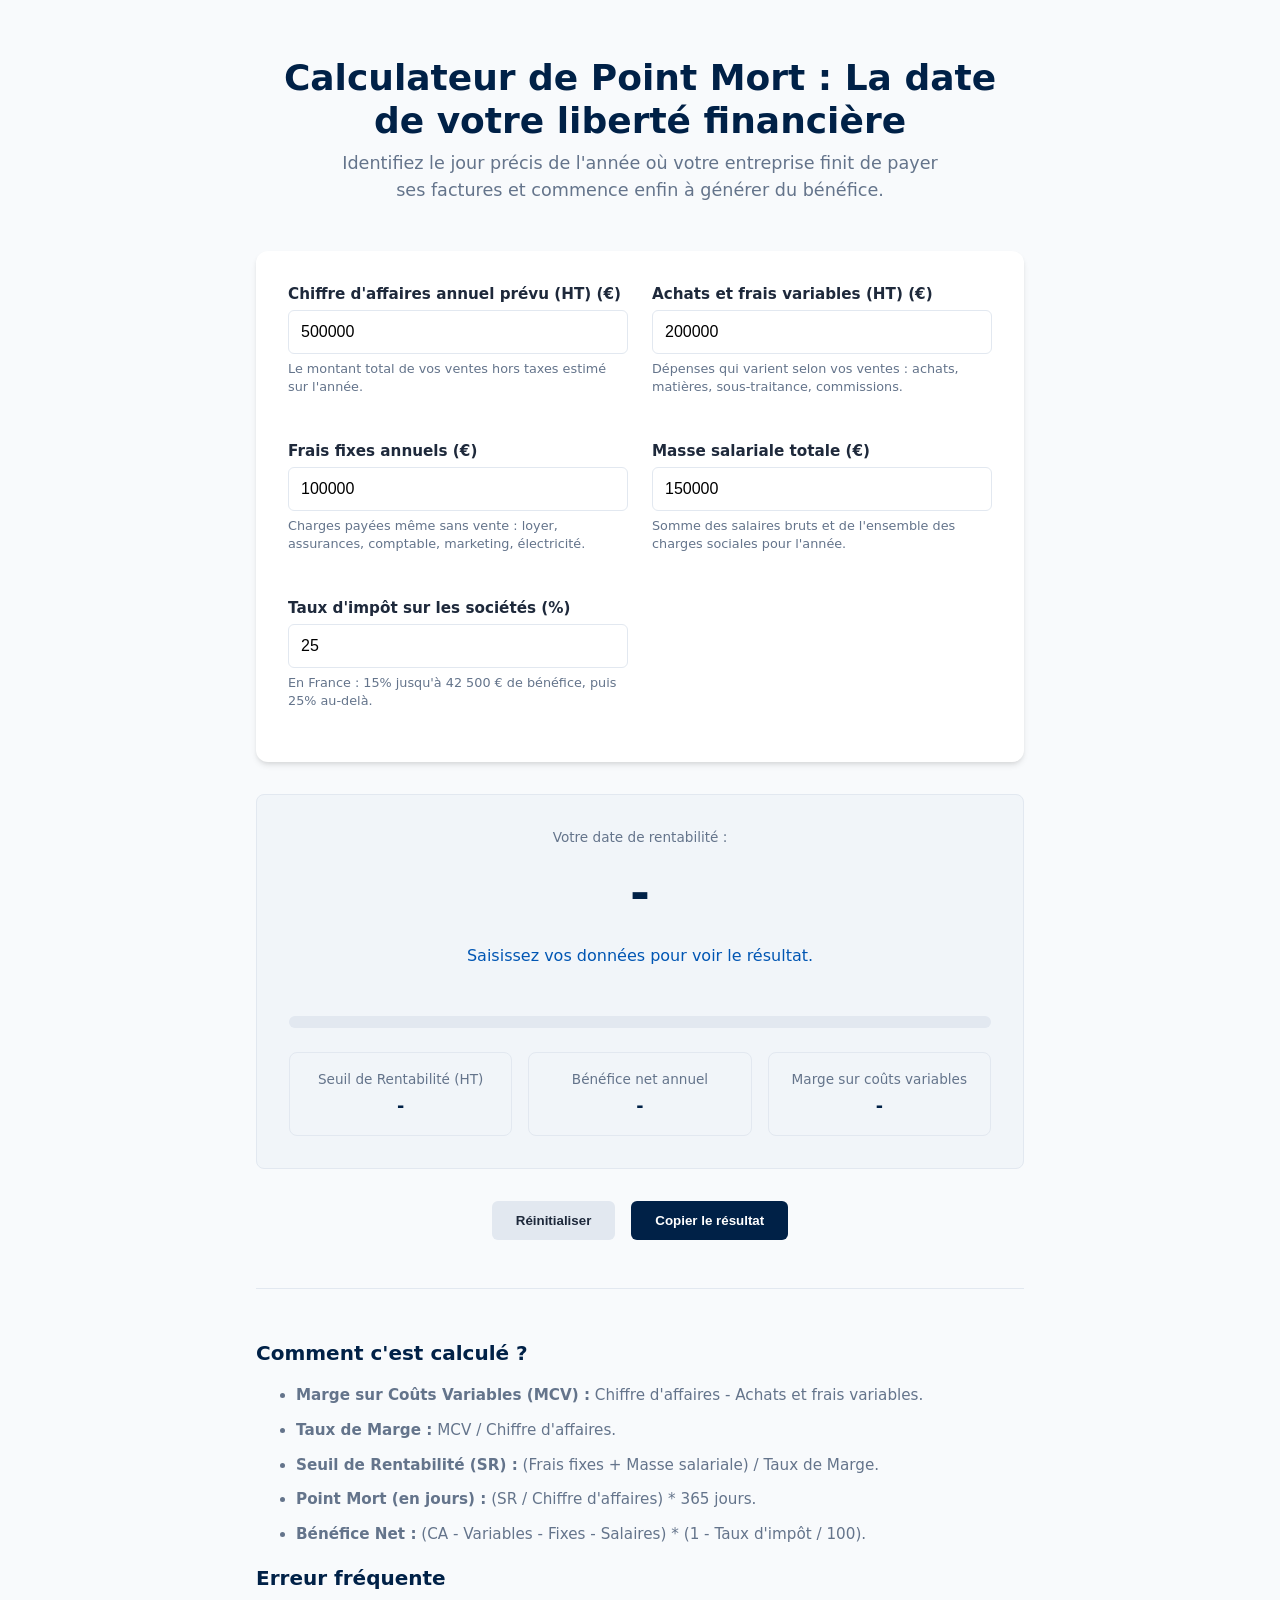
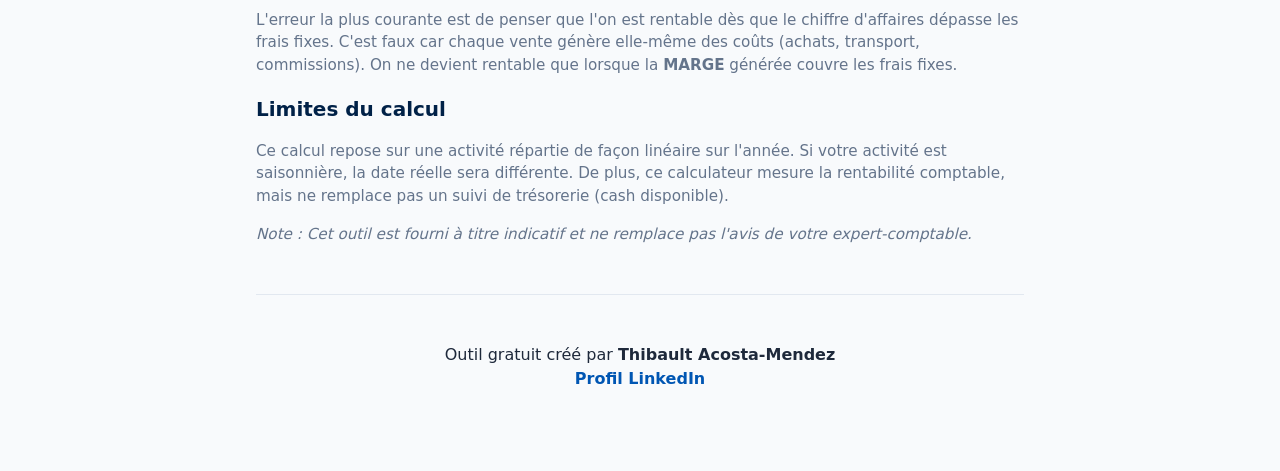
==== 20261018-date-rentabilite-pme/index.html @ a4df2c73 "Ajout : Calculateur de Point Mort : La date de votre liberté financière" ====
<!DOCTYPE html>
<html lang="fr">
<head>
    <meta charset="UTF-8">
    <meta name="viewport" content="width=device-width, initial-scale=1.0">
    <title>Calculateur de Point Mort : La date de votre liberté financière</title>
    <meta name="description" content="Identifiez le jour précis de l'année où votre entreprise finit de payer ses factures et commence enfin à générer du bénéfice.">
    <meta property="og:title" content="Calculateur de Point Mort : La date de votre liberté financière">
    <meta property="og:description" content="Outil gratuit pour dirigeants de PME : calculez votre seuil de rentabilité et votre date de profit.">
    <meta property="og:type" content="website">
    <style>
        :root {
            --primary: #002147;
            --accent: #0056b3;
            --bg: #f8fafc;
            --card: #ffffff;
            --text: #1e293b;
            --text-light: #64748b;
            --border: #e2e8f0;
            --success: #10b981;
        }

        * { box-sizing: border-box; -webkit-font-smoothing: antialiased; }
        body { 
            font-family: system-ui, -apple-system, BlinkMacSystemFont, "Segoe UI", Roboto, sans-serif; 
            line-height: 1.5; 
            color: var(--text); 
            background-color: var(--bg); 
            margin: 0; 
            padding: 0;
        }

        .container { max-width: 800px; margin: 0 auto; padding: 2rem 1rem; }

        header { text-align: center; margin-bottom: 3rem; }
        h1 { color: var(--primary); font-size: 2.25rem; margin-bottom: 0.5rem; line-height: 1.2; }
        .promise { font-size: 1.1rem; color: var(--text-light); max-width: 600px; margin: 0 auto; }

        .card { 
            background: var(--card); 
            border-radius: 12px; 
            padding: 2rem; 
            box-shadow: 0 4px 6px -1px rgba(0, 0, 0, 0.1), 0 2px 4px -1px rgba(0, 0, 0, 0.06);
            margin-bottom: 2rem;
        }

        .grid { display: grid; grid-template-columns: 1fr 1fr; gap: 1.5rem; }
        @media (max-width: 640px) { .grid { grid-template-columns: 1fr; } }

        .form-group { margin-bottom: 1.25rem; }
        label { display: block; font-weight: 600; margin-bottom: 0.25rem; font-size: 0.95rem; }
        .input-wrapper { position: relative; }
        input { 
            width: 100%; 
            padding: 0.75rem; 
            border: 1px solid var(--border); 
            border-radius: 6px; 
            font-size: 1rem; 
            transition: border-color 0.2s;
            background: #fff;
        }
        input:focus { outline: none; border-color: var(--accent); ring: 2px solid var(--accent); }
        .help-text { font-size: 0.8rem; color: var(--text-light); margin-top: 0.4rem; display: block; line-height: 1.4; }

        .results-main { text-align: center; padding: 2rem; background: #f1f5f9; border-radius: 8px; margin-bottom: 2rem; border: 1px solid var(--border); }
        .date-display { font-size: 3rem; font-weight: 800; color: var(--primary); margin: 0.5rem 0; }
        .interpretation { font-weight: 500; color: var(--accent); min-height: 3rem; }

        .progress-container { background: #e2e8f0; height: 12px; border-radius: 6px; margin: 1.5rem 0; overflow: hidden; }
        #progress-bar { height: 100%; background: var(--primary); width: 0%; transition: width 0.5s ease-out; }

        .stats-grid { display: grid; grid-template-columns: repeat(auto-fit, minmax(200px, 1fr)); gap: 1rem; margin-top: 1rem; }
        .stat-card { padding: 1rem; border: 1px solid var(--border); border-radius: 8px; text-align: center; }
        .stat-label { font-size: 0.85rem; color: var(--text-light); display: block; margin-bottom: 0.25rem; }
        .stat-value { font-size: 1.1rem; font-weight: 700; color: var(--primary); }

        .actions { display: flex; gap: 1rem; justify-content: center; margin-bottom: 2rem; }
        button { 
            padding: 0.75rem 1.5rem; 
            border-radius: 6px; 
            font-weight: 600; 
            cursor: pointer; 
            transition: all 0.2s;
            border: none;
        }
        .btn-reset { background: #e2e8f0; color: var(--text); }
        .btn-reset:hover { background: #cbd5e1; }
        .btn-copy { background: var(--primary); color: white; }
        .btn-copy:hover { background: #001a38; }

        .info-section { margin-top: 3rem; border-top: 1px solid var(--border); padding-top: 2rem; }
        .info-section h2 { font-size: 1.25rem; color: var(--primary); margin-bottom: 1rem; }
        .info-section p, .info-section li { font-size: 0.95rem; color: var(--text-light); margin-bottom: 0.75rem; }
        .error-box { background: #fef2f2; border: 1px solid #fee2e2; color: #991b1b; padding: 1rem; border-radius: 6px; margin-bottom: 1rem; display: none; }

        footer { text-align: center; padding: 3rem 0; border-top: 1px solid var(--border); margin-top: 3rem; }
        footer a { color: var(--accent); text-decoration: none; font-weight: 600; }
        footer a:hover { text-decoration: underline; }

        .formula { font-family: monospace; background: #f1f5f9; padding: 0.2rem 0.4rem; border-radius: 4px; }
    </style>
</head>
<body>

<div class="container">
    <header>
        <h1>Calculateur de Point Mort : La date de votre liberté financière</h1>
        <p class="promise">Identifiez le jour précis de l'année où votre entreprise finit de payer ses factures et commence enfin à générer du bénéfice.</p>
    </header>

    <div class="card">
        <div class="grid">
            <div class="form-group">
                <label for="ca">Chiffre d'affaires annuel prévu (HT) (€)</label>
                <input type="number" id="ca" value="500000" step="1000">
                <span class="help-text">Le montant total de vos ventes hors taxes estimé sur l'année.</span>
            </div>
            <div class="form-group">
                <label for="variables">Achats et frais variables (HT) (€)</label>
                <input type="number" id="variables" value="200000" step="1000">
                <span class="help-text">Dépenses qui varient selon vos ventes : achats, matières, sous-traitance, commissions.</span>
            </div>
            <div class="form-group">
                <label for="fixes">Frais fixes annuels (€)</label>
                <input type="number" id="fixes" value="100000" step="1000">
                <span class="help-text">Charges payées même sans vente : loyer, assurances, comptable, marketing, électricité.</span>
            </div>
            <div class="form-group">
                <label for="salaires">Masse salariale totale (€)</label>
                <input type="number" id="salaires" value="150000" step="1000">
                <span class="help-text">Somme des salaires bruts et de l'ensemble des charges sociales pour l'année.</span>
            </div>
            <div class="form-group">
                <label for="is">Taux d'impôt sur les sociétés (%)</label>
                <input type="number" id="is" value="25" step="0.1">
                <span class="help-text">En France : 15% jusqu'à 42 500 € de bénéfice, puis 25% au-delà.</span>
            </div>
        </div>
    </div>

    <div id="error-msg" class="error-box"></div>

    <div class="results-main">
        <span class="stat-label">Votre date de rentabilité :</span>
        <div id="res-date" class="date-display">-</div>
        <p id="res-interpretation" class="interpretation">Saisissez vos données pour voir le résultat.</p>
        
        <div class="progress-container">
            <div id="progress-bar"></div>
        </div>

        <div class="stats-grid">
            <div class="stat-card">
                <span class="stat-label">Seuil de Rentabilité (HT)</span>
                <div id="res-sr" class="stat-value">-</div>
            </div>
            <div class="stat-card">
                <span class="stat-label">Bénéfice net annuel</span>
                <div id="res-net" class="stat-value">-</div>
            </div>
            <div class="stat-card">
                <span class="stat-label">Marge sur coûts variables</span>
                <div id="res-mcv" class="stat-value">-</div>
            </div>
        </div>
    </div>

    <div class="actions">
        <button class="btn-reset" onclick="resetForm()">Réinitialiser</button>
        <button class="btn-copy" onclick="copyResults()">Copier le résultat</button>
    </div>

    <div class="info-section">
        <h2>Comment c'est calculé ?</h2>
        <ul>
            <li><strong>Marge sur Coûts Variables (MCV) :</strong> Chiffre d'affaires - Achats et frais variables.</li>
            <li><strong>Taux de Marge :</strong> MCV / Chiffre d'affaires.</li>
            <li><strong>Seuil de Rentabilité (SR) :</strong> (Frais fixes + Masse salariale) / Taux de Marge.</li>
            <li><strong>Point Mort (en jours) :</strong> (SR / Chiffre d'affaires) * 365 jours.</li>
            <li><strong>Bénéfice Net :</strong> (CA - Variables - Fixes - Salaires) * (1 - Taux d'impôt / 100).</li>
        </ul>

        <h2>Erreur fréquente</h2>
        <p>L'erreur la plus courante est de penser que l'on est rentable dès que le chiffre d'affaires dépasse les frais fixes. C'est faux car chaque vente génère elle-même des coûts (achats, transport, commissions). On ne devient rentable que lorsque la <strong>MARGE</strong> générée couvre les frais fixes.</p>

        <h2>Limites du calcul</h2>
        <p>Ce calcul repose sur une activité répartie de façon linéaire sur l'année. Si votre activité est saisonnière, la date réelle sera différente. De plus, ce calculateur mesure la rentabilité comptable, mais ne remplace pas un suivi de trésorerie (cash disponible).</p>
        <p><em>Note : Cet outil est fourni à titre indicatif et ne remplace pas l'avis de votre expert-comptable.</em></p>
    </div>

    <footer>
        Outil gratuit créé par <strong>Thibault Acosta-Mendez</strong><br>
        <a href="https://www.linkedin.com/in/thibaultacosta-mendez" target="_blank" id="linkedin-link">Profil LinkedIn</a>
    </footer>
</div>

<script>
    const inputs = ['ca', 'variables', 'fixes', 'salaires', 'is'];
    const fmtEuro = new Intl.NumberFormat('fr-FR', { style: 'currency', currency: 'EUR' });
    const fmtPct = new Intl.NumberFormat('fr-FR', { style: 'percent', minimumFractionDigits: 1 });
    const fmtDate = new Intl.DateTimeFormat('fr-FR', { day: 'numeric', month: 'long' });

    function calculate() {
        const val = {};
        inputs.forEach(id => val[id] = parseFloat(document.getElementById(id).value) || 0);
        
        const errorBox = document.getElementById('error-msg');
        errorBox.style.display = 'none';

        // Validation
        if (val.ca <= 0) {
            showError("Le chiffre d'affaires doit être supérieur à 0 pour calculer la rentabilité.");
            return;
        }
        if (val.variables >= val.ca) {
            showError("Vos frais variables sont supérieurs ou égaux à votre CA. Vous perdez de l'argent sur chaque vente, la rentabilité est impossible en l'état.");
            return;
        }

        // Calculs
        const mcv = val.ca - val.variables;
        const tauxMarge = mcv / val.ca;
        const chargesFixesTotales = val.fixes + val.salaires;
        const sr = chargesFixesTotales / tauxMarge;
        const jours = (sr / val.ca) * 365;
        const beneficeBrut = val.ca - val.variables - chargesFixesTotales;
        const beneficeNet = beneficeBrut > 0 ? beneficeBrut * (1 - val.is / 100) : beneficeBrut;

        // Affichage
        document.getElementById('res-sr').textContent = fmtEuro.format(sr);
        document.getElementById('res-net').textContent = fmtEuro.format(beneficeNet);
        document.getElementById('res-mcv').textContent = fmtPct.format(tauxMarge);

        const progressBar = document.getElementById('progress-bar');
        const dateDisplay = document.getElementById('res-date');
        const interpDisplay = document.getElementById('res-interpretation');

        if (jours > 365) {
            dateDisplay.textContent = "Hors délai";
            interpDisplay.textContent = "Votre entreprise n'atteint pas son seuil de rentabilité sur cette année. Il faut augmenter le CA ou réduire les charges.";
            progressBar.style.width = "100%";
            progressBar.style.backgroundColor = "#ef4444";
        } else if (jours <= 0) {
            dateDisplay.textContent = "1er Janvier";
            interpDisplay.textContent = "Vous êtes rentable dès le premier jour de l'année !";
            progressBar.style.width = "0%";
            progressBar.style.backgroundColor = var(--success);
        } else {
            const dateRentabilite = new Date(2024, 0, 1); // Année non bissextile pour le standard
            dateRentabilite.setDate(Math.ceil(jours) + 1);
            dateDisplay.textContent = fmtDate.format(dateRentabilite);
            
            const percentYear = (jours / 365) * 100;
            progressBar.style.width = percentYear + "%";
            progressBar.style.backgroundColor = "var(--primary)";
            
            interpDisplay.textContent = `À partir du ${fmtDate.format(dateRentabilite)} au matin, chaque euro de marge gagné va directement dans votre poche.`;
        }
    }

    function showError(msg) {
        const errorBox = document.getElementById('error-msg');
        errorBox.textContent = msg;
        errorBox.style.display = 'block';
        document.getElementById('res-date').textContent = "-";
        document.getElementById('res-sr').textContent = "-";
        document.getElementById('res-net').textContent = "-";
        document.getElementById('res-mcv').textContent = "-";
        document.getElementById('res-interpretation').textContent = "Calcul impossible.";
        document.getElementById('progress-bar').style.width = "0%";
    }

    function resetForm() {
        document.getElementById('ca').value = 500000;
        document.getElementById('variables').value = 200000;
        document.getElementById('fixes').value = 100000;
        document.getElementById('salaires').value = 150000;
        document.getElementById('is').value = 25;
        calculate();
    }

    function copyResults() {
        const date = document.getElementById('res-date').textContent;
        const sr = document.getElementById('res-sr').textContent;
        const net = document.getElementById('res-net').textContent;
        const text = `Résultats de mon Point Mort :\n- Date de rentabilité : ${date}\n- Seuil de Rentabilité : ${sr}\n- Bénéfice net estimé : ${net}\nCalculé sur l'outil de Thibault Acosta-Mendez.`;
        
        navigator.clipboard.writeText(text).then(() => {
            alert("Résultats copiés dans le presse-papier !");
        });
    }

    // Listeners
    inputs.forEach(id => {
        document.getElementById(id).addEventListener('input', calculate);
    });

    // Initial calculation
    calculate();
</script>

</body>
</html>
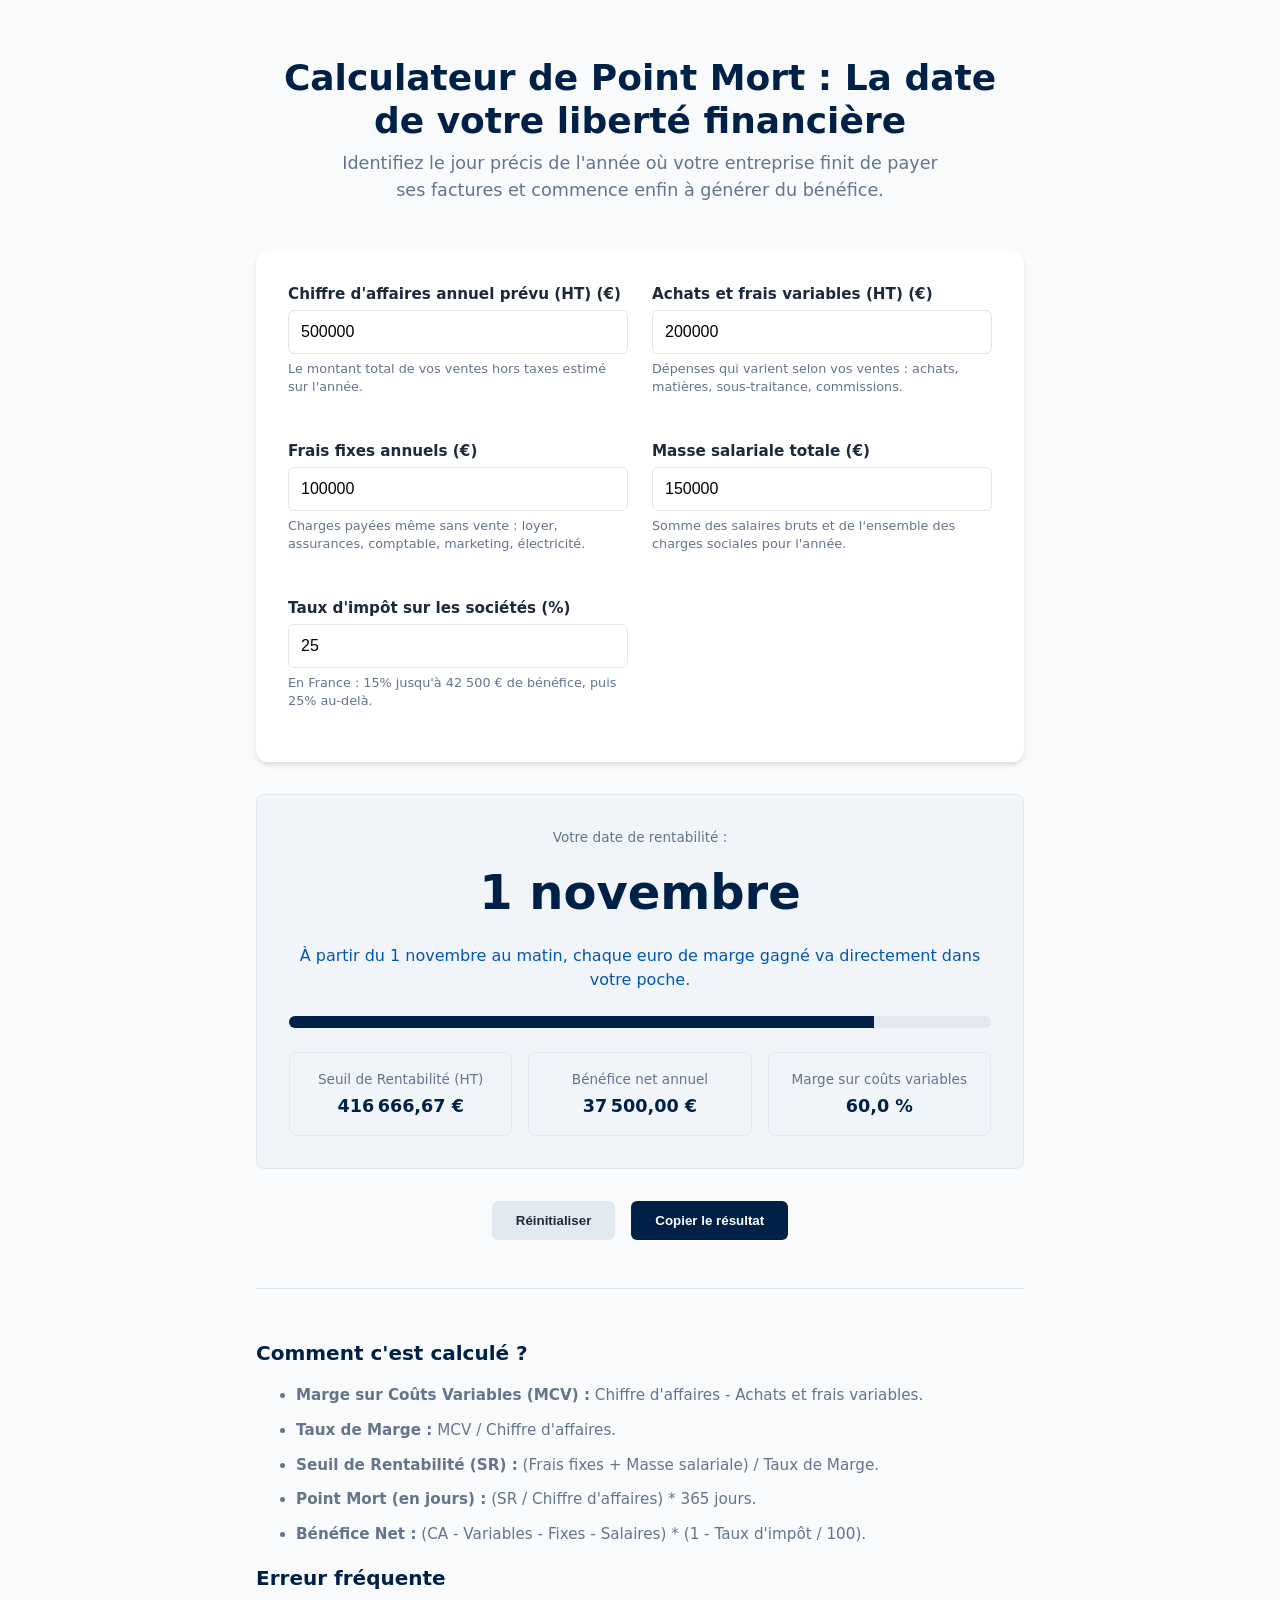
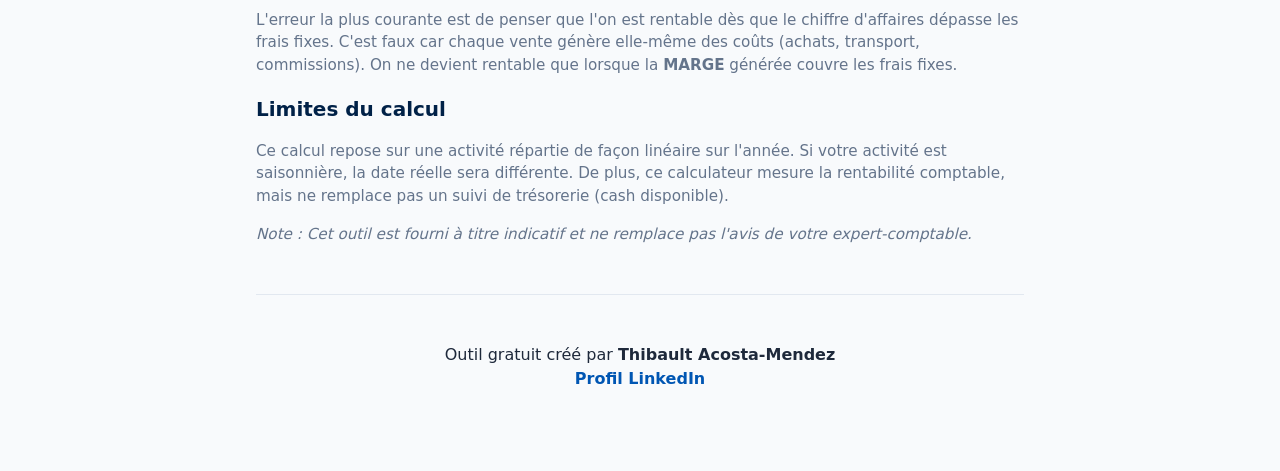
==== commit 0a234510: "Correction JavaScript du calculateur de point mort" ====
--- a/20261018-date-rentabilite-pme/index.html
+++ b/20261018-date-rentabilite-pme/index.html
@@ -244,7 +244,7 @@
             dateDisplay.textContent = "1er Janvier";
             interpDisplay.textContent = "Vous êtes rentable dès le premier jour de l'année !";
             progressBar.style.width = "0%";
-            progressBar.style.backgroundColor = var(--success);
+            progressBar.style.backgroundColor = 'var(--success)';
         } else {
             const dateRentabilite = new Date(2024, 0, 1); // Année non bissextile pour le standard
             dateRentabilite.setDate(Math.ceil(jours) + 1);
